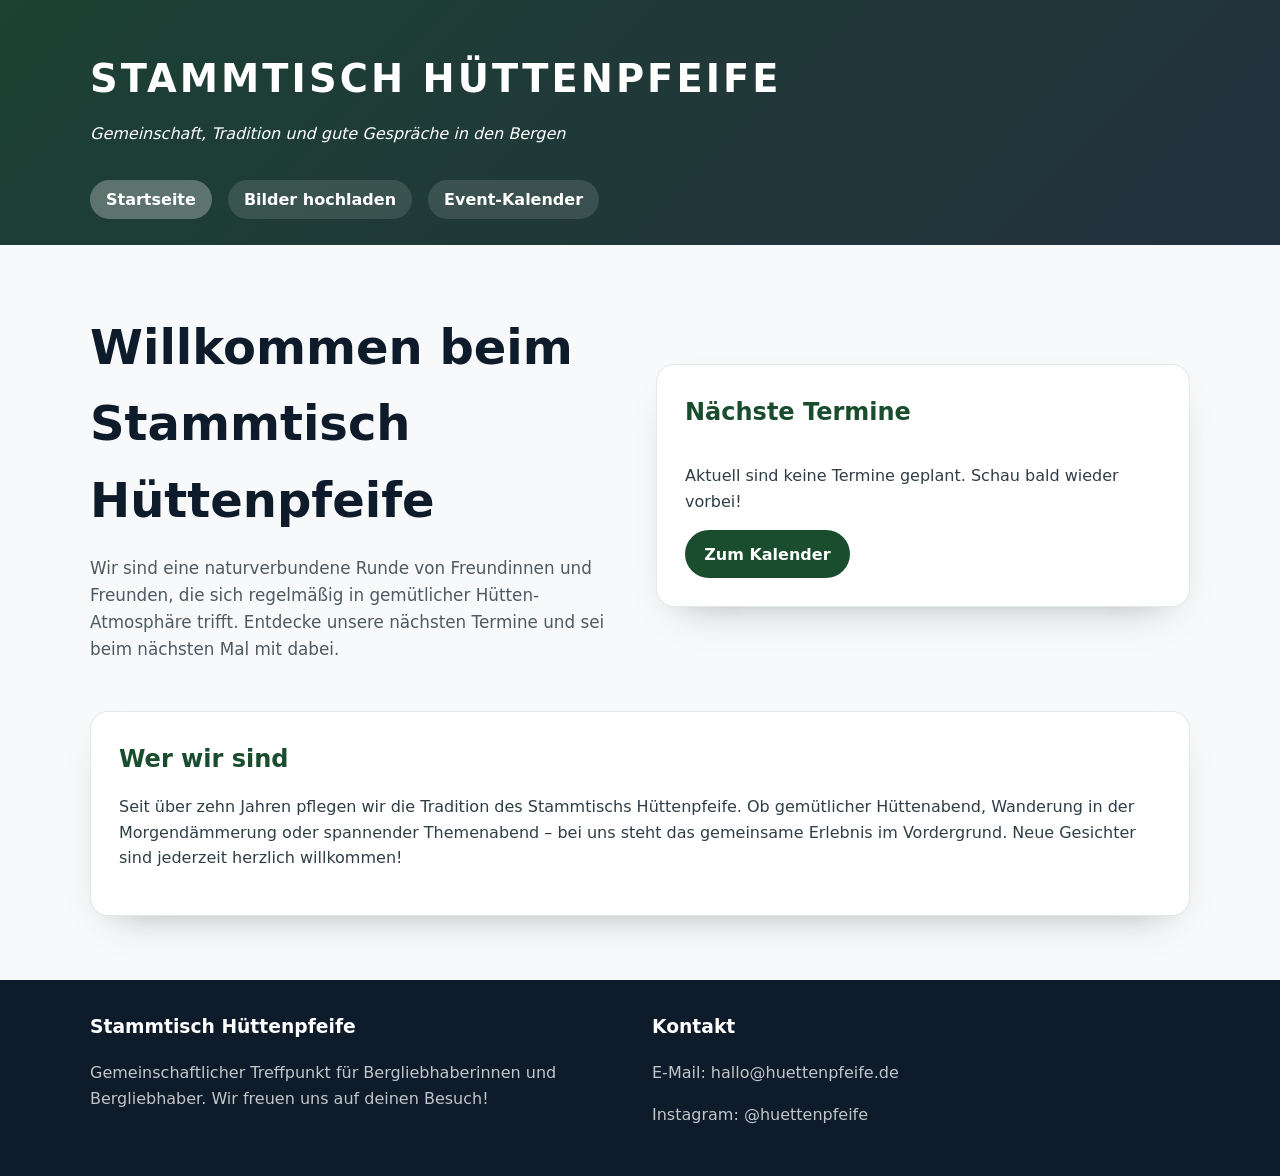
==== index.html @ 617adb38 "Create responsive Stammtisch Hüttenpfeife website" ====
<!DOCTYPE html>
<html lang="de">
  <head>
    <meta charset="utf-8" />
    <meta name="viewport" content="width=device-width, initial-scale=1" />
    <title>Stammtisch Hüttenpfeife</title>
    <link rel="stylesheet" href="assets/css/styles.css" />
  </head>
  <body>
    <header>
      <div class="container">
        <div>
          <div class="logo">Stammtisch Hüttenpfeife</div>
          <p class="tagline">Gemeinschaft, Tradition und gute Gespräche in den Bergen</p>
        </div>
        <nav>
          <ul>
            <li><a class="active" href="index.html">Startseite</a></li>
            <li><a href="upload.html">Bilder hochladen</a></li>
            <li><a href="kalender.html">Event-Kalender</a></li>
          </ul>
        </nav>
      </div>
    </header>

    <main>
      <div class="container">
        <section class="hero">
          <div class="hero-text">
            <h1>Willkommen beim Stammtisch Hüttenpfeife</h1>
            <p>
              Wir sind eine naturverbundene Runde von Freundinnen und Freunden, die
              sich regelmäßig in gemütlicher Hütten-Atmosphäre trifft. Entdecke
              unsere nächsten Termine und sei beim nächsten Mal mit dabei.
            </p>
          </div>
          <div class="card">
            <h2>Nächste Termine</h2>
            <div class="events-list" aria-live="polite">
              <p>Termine werden geladen …</p>
            </div>
            <a class="button" href="kalender.html">Zum Kalender</a>
          </div>
        </section>

        <section class="card" style="margin-top: 3rem;">
          <h2>Wer wir sind</h2>
          <p>
            Seit über zehn Jahren pflegen wir die Tradition des Stammtischs
            Hüttenpfeife. Ob gemütlicher Hüttenabend, Wanderung in der Morgendämmerung
            oder spannender Themenabend – bei uns steht das gemeinsame Erlebnis im
            Vordergrund. Neue Gesichter sind jederzeit herzlich willkommen!
          </p>
        </section>
      </div>
    </main>

    <footer>
      <div class="container footer-grid">
        <div>
          <h3>Stammtisch Hüttenpfeife</h3>
          <p>
            Gemeinschaftlicher Treffpunkt für Bergliebhaberinnen und Bergliebhaber.
            Wir freuen uns auf deinen Besuch!
          </p>
        </div>
        <div>
          <h3>Kontakt</h3>
          <p>E-Mail: <a href="mailto:hallo@huettenpfeife.de">hallo@huettenpfeife.de</a></p>
          <p>Instagram: <a href="https://instagram.com/huettenpfeife">@huettenpfeife</a></p>
        </div>
      </div>
    </footer>

    <script type="module" src="assets/js/home.js"></script>
  </body>
</html>
---- assets/css/styles.css ----
:root {
  --primary: #1a4d2e;
  --secondary: #d4a373;
  --accent: #f0ead2;
  --dark: #0d1b2a;
  --light: #f8f9fa;
  --text: #2f3e46;
  --max-width: 1100px;
  font-family: 'Inter', system-ui, -apple-system, BlinkMacSystemFont, 'Segoe UI', sans-serif;
}

* {
  box-sizing: border-box;
}

body {
  margin: 0;
  background: var(--light);
  color: var(--text);
  font-family: inherit;
  line-height: 1.6;
}

a {
  color: inherit;
  text-decoration: none;
}

a:hover {
  text-decoration: underline;
}

header {
  background: linear-gradient(135deg, rgba(26, 77, 46, 0.95), rgba(13, 27, 42, 0.85));
  color: white;
  padding: 3rem 1.5rem 2rem;
  position: relative;
  overflow: hidden;
}

header::after {
  content: '';
  position: absolute;
  inset: 0;
  background: rgba(13, 27, 42, 0.35);
  z-index: 0;
}

header .container {
  position: relative;
  z-index: 1;
  display: flex;
  justify-content: space-between;
  align-items: center;
  flex-wrap: wrap;
  gap: 1.5rem;
}

.logo {
  font-size: clamp(1.75rem, 3vw, 2.5rem);
  font-weight: 700;
  letter-spacing: 0.08em;
  text-transform: uppercase;
}

nav ul {
  display: flex;
  flex-wrap: wrap;
  gap: 1rem;
  list-style: none;
  margin: 0;
  padding: 0;
}

nav a {
  padding: 0.6rem 1rem;
  border-radius: 999px;
  background: rgba(255, 255, 255, 0.12);
  color: white;
  transition: background 0.3s ease, transform 0.2s ease;
  font-weight: 600;
}

nav a.active,
nav a:hover {
  background: rgba(255, 255, 255, 0.28);
  transform: translateY(-2px);
}

main {
  padding: 2rem 1.5rem 4rem;
}

.container {
  max-width: var(--max-width);
  margin: 0 auto;
}

.hero {
  margin-top: 2rem;
  display: grid;
  gap: 2rem;
  grid-template-columns: repeat(auto-fit, minmax(240px, 1fr));
  align-items: center;
}

.hero-text h1 {
  margin: 0 0 1rem;
  font-size: clamp(2.2rem, 4vw, 3rem);
  color: var(--dark);
}

.hero-text p {
  margin: 0;
  font-size: 1.05rem;
  color: rgba(47, 62, 70, 0.85);
}

.card {
  background: white;
  border-radius: 18px;
  padding: 1.75rem;
  box-shadow: 0 18px 40px -24px rgba(0, 0, 0, 0.35);
  border: 1px solid rgba(26, 77, 46, 0.12);
}

.card h2 {
  margin-top: 0;
  margin-bottom: 1rem;
  font-size: 1.5rem;
  color: var(--primary);
}

.events-list {
  display: grid;
  gap: 1.25rem;
}

.event {
  background: rgba(240, 234, 210, 0.65);
  border-left: 4px solid var(--secondary);
  padding: 1rem 1.25rem;
  border-radius: 12px;
}

.event h3 {
  margin: 0 0 0.4rem;
  color: var(--dark);
}

.event time {
  display: block;
  font-weight: 600;
  margin-bottom: 0.4rem;
}

.event .meta {
  font-size: 0.95rem;
  color: rgba(47, 62, 70, 0.75);
}

.button {
  display: inline-flex;
  align-items: center;
  gap: 0.5rem;
  padding: 0.7rem 1.2rem;
  border-radius: 999px;
  background: var(--primary);
  color: white;
  border: none;
  font-weight: 600;
  cursor: pointer;
  transition: transform 0.2s ease, box-shadow 0.3s ease;
}

.button:hover {
  transform: translateY(-2px);
  box-shadow: 0 10px 20px -12px rgba(26, 77, 46, 0.7);
}

footer {
  background: var(--dark);
  color: rgba(255, 255, 255, 0.75);
  padding: 2rem 1.5rem;
}

footer .footer-grid {
  display: grid;
  gap: 1.5rem;
  grid-template-columns: repeat(auto-fit, minmax(220px, 1fr));
  align-items: start;
}

footer h3 {
  margin-top: 0;
  color: white;
}

.tagline {
  font-style: italic;
  margin-top: 0.75rem;
}

.gallery-grid {
  display: grid;
  grid-template-columns: repeat(auto-fit, minmax(180px, 1fr));
  gap: 1.5rem;
}

.upload-area {
  border: 2px dashed rgba(26, 77, 46, 0.35);
  border-radius: 16px;
  padding: 2rem;
  text-align: center;
  background: rgba(248, 249, 250, 0.9);
}

.upload-area.dragover {
  border-color: var(--primary);
  background: rgba(26, 77, 46, 0.1);
}

.preview-grid {
  margin-top: 2rem;
  display: grid;
  grid-template-columns: repeat(auto-fit, minmax(180px, 1fr));
  gap: 1rem;
}

.preview {
  background: white;
  border-radius: 12px;
  overflow: hidden;
  box-shadow: 0 12px 30px -20px rgba(0, 0, 0, 0.3);
  border: 1px solid rgba(26, 77, 46, 0.12);
}

.preview img {
  width: 100%;
  display: block;
}

.preview figcaption {
  padding: 0.75rem 1rem;
  font-size: 0.9rem;
  background: rgba(240, 234, 210, 0.6);
}

.calendar-controls {
  display: flex;
  justify-content: space-between;
  align-items: center;
  gap: 1rem;
  flex-wrap: wrap;
  margin-bottom: 1.5rem;
}

.calendar-grid {
  display: grid;
  grid-template-columns: repeat(7, minmax(0, 1fr));
  gap: 0.5rem;
  text-align: center;
}

.calendar-grid .day-name {
  font-weight: 700;
  text-transform: uppercase;
  color: rgba(13, 27, 42, 0.8);
  padding: 0.5rem 0;
}

.calendar-grid .day {
  background: white;
  border-radius: 12px;
  padding: 0.75rem 0.5rem;
  min-height: 100px;
  display: flex;
  flex-direction: column;
  gap: 0.5rem;
  border: 1px solid rgba(26, 77, 46, 0.1);
  position: relative;
}

.calendar-grid .day.other-month {
  opacity: 0.4;
}

.calendar-grid .day .date-number {
  font-weight: 700;
  color: var(--primary);
}

.calendar-grid .event-dot {
  width: 8px;
  height: 8px;
  border-radius: 50%;
  background: var(--secondary);
  margin: 0 auto;
}

.event-list {
  margin-top: 2rem;
  display: grid;
  gap: 1rem;
}

.event-list .event {
  display: grid;
  gap: 0.4rem;
}

form {
  display: grid;
  gap: 1rem;
}

label {
  font-weight: 600;
}

input[type="text"],
input[type="date"],
input[type="time"],
textarea {
  width: 100%;
  padding: 0.75rem;
  border-radius: 10px;
  border: 1px solid rgba(26, 77, 46, 0.25);
  background: white;
  font-size: 1rem;
}

@media (max-width: 600px) {
  header {
    padding: 2.5rem 1rem 1.5rem;
  }

  nav ul {
    justify-content: center;
  }

  .calendar-grid .day {
    min-height: 90px;
    padding: 0.6rem 0.4rem;
  }
}
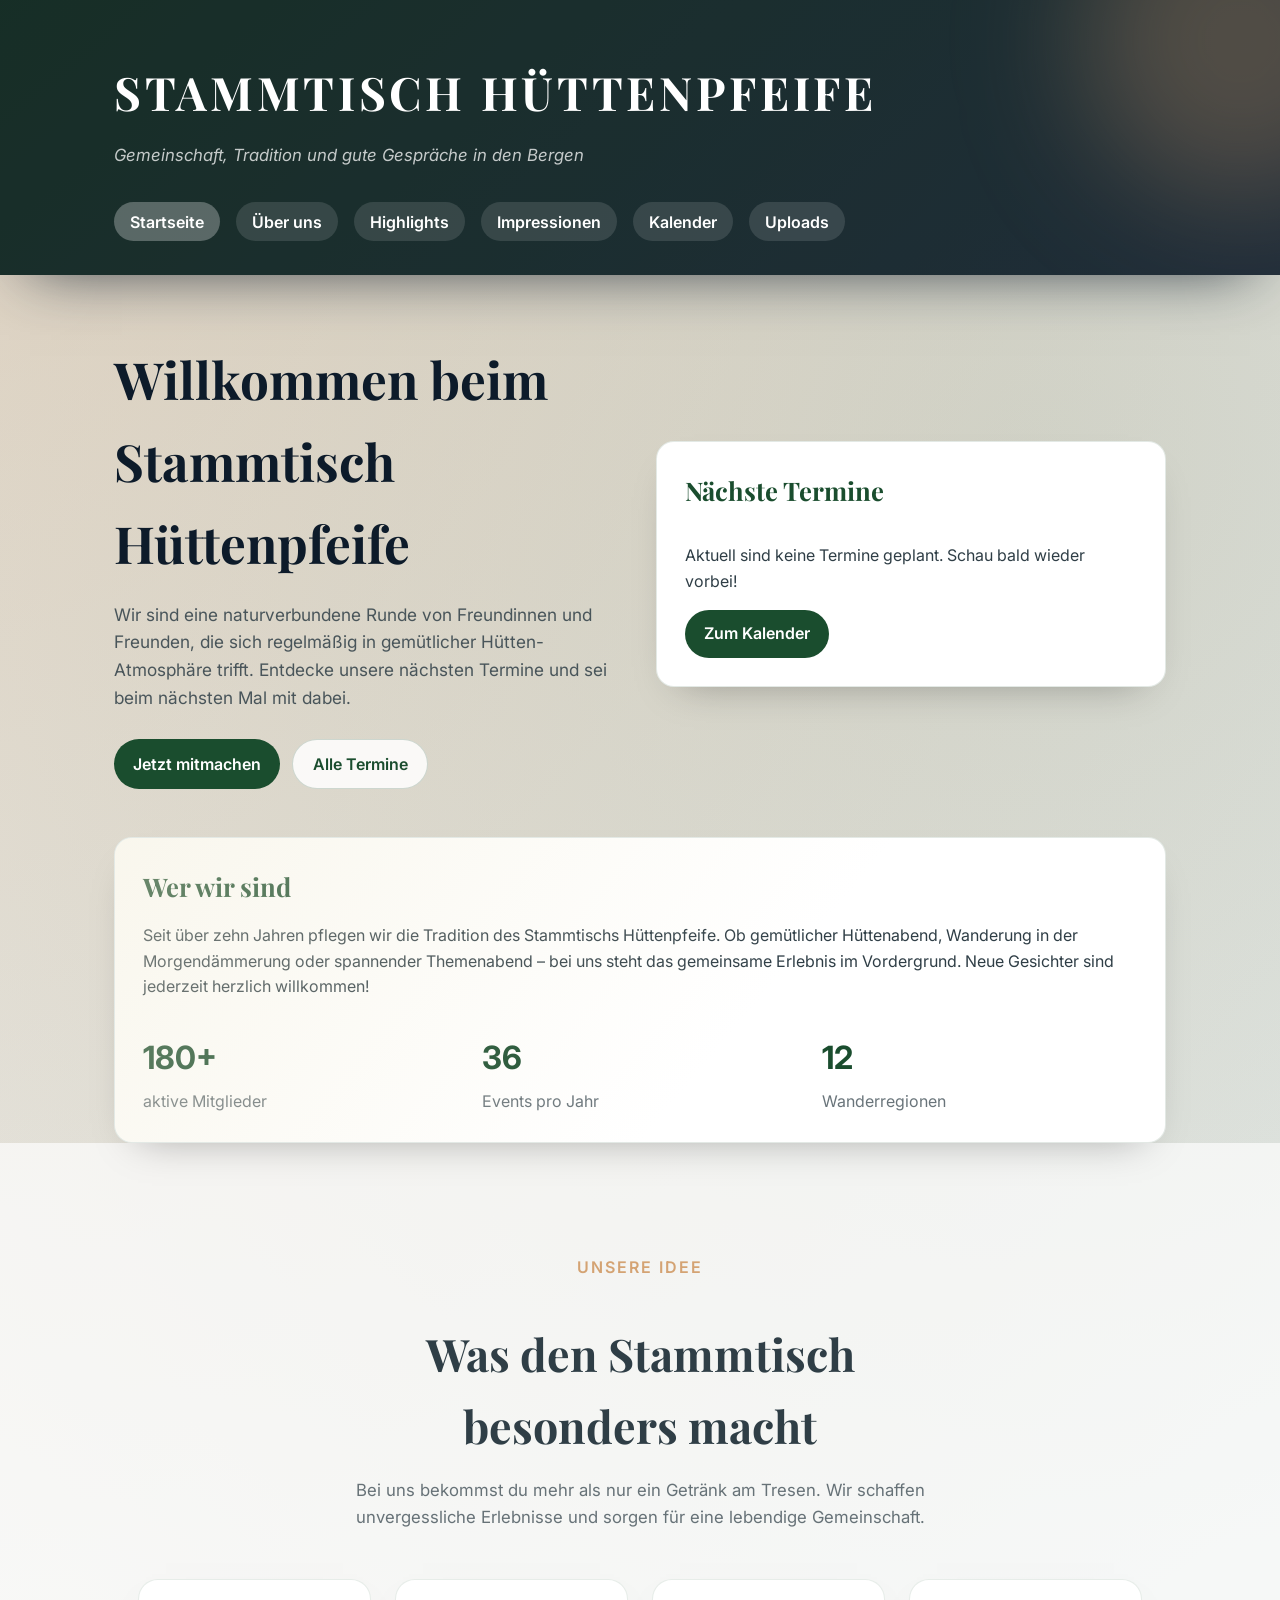
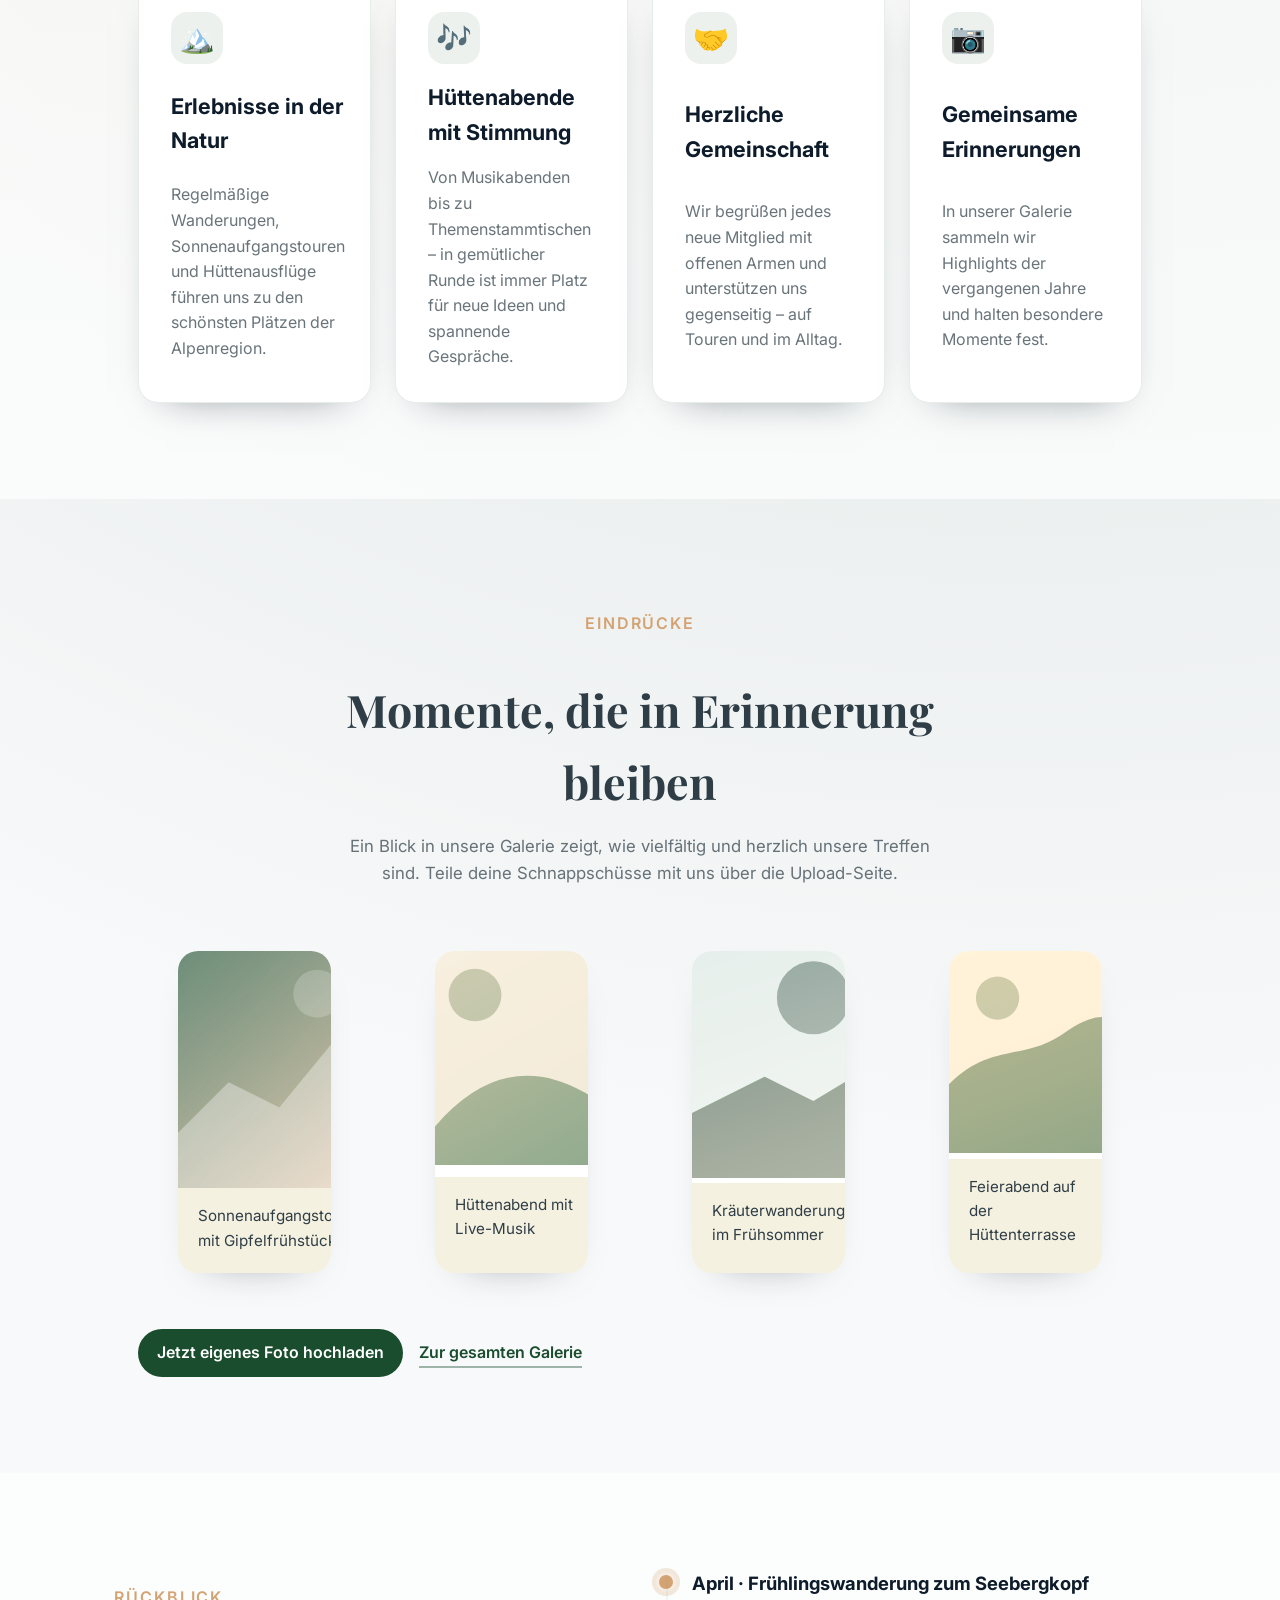
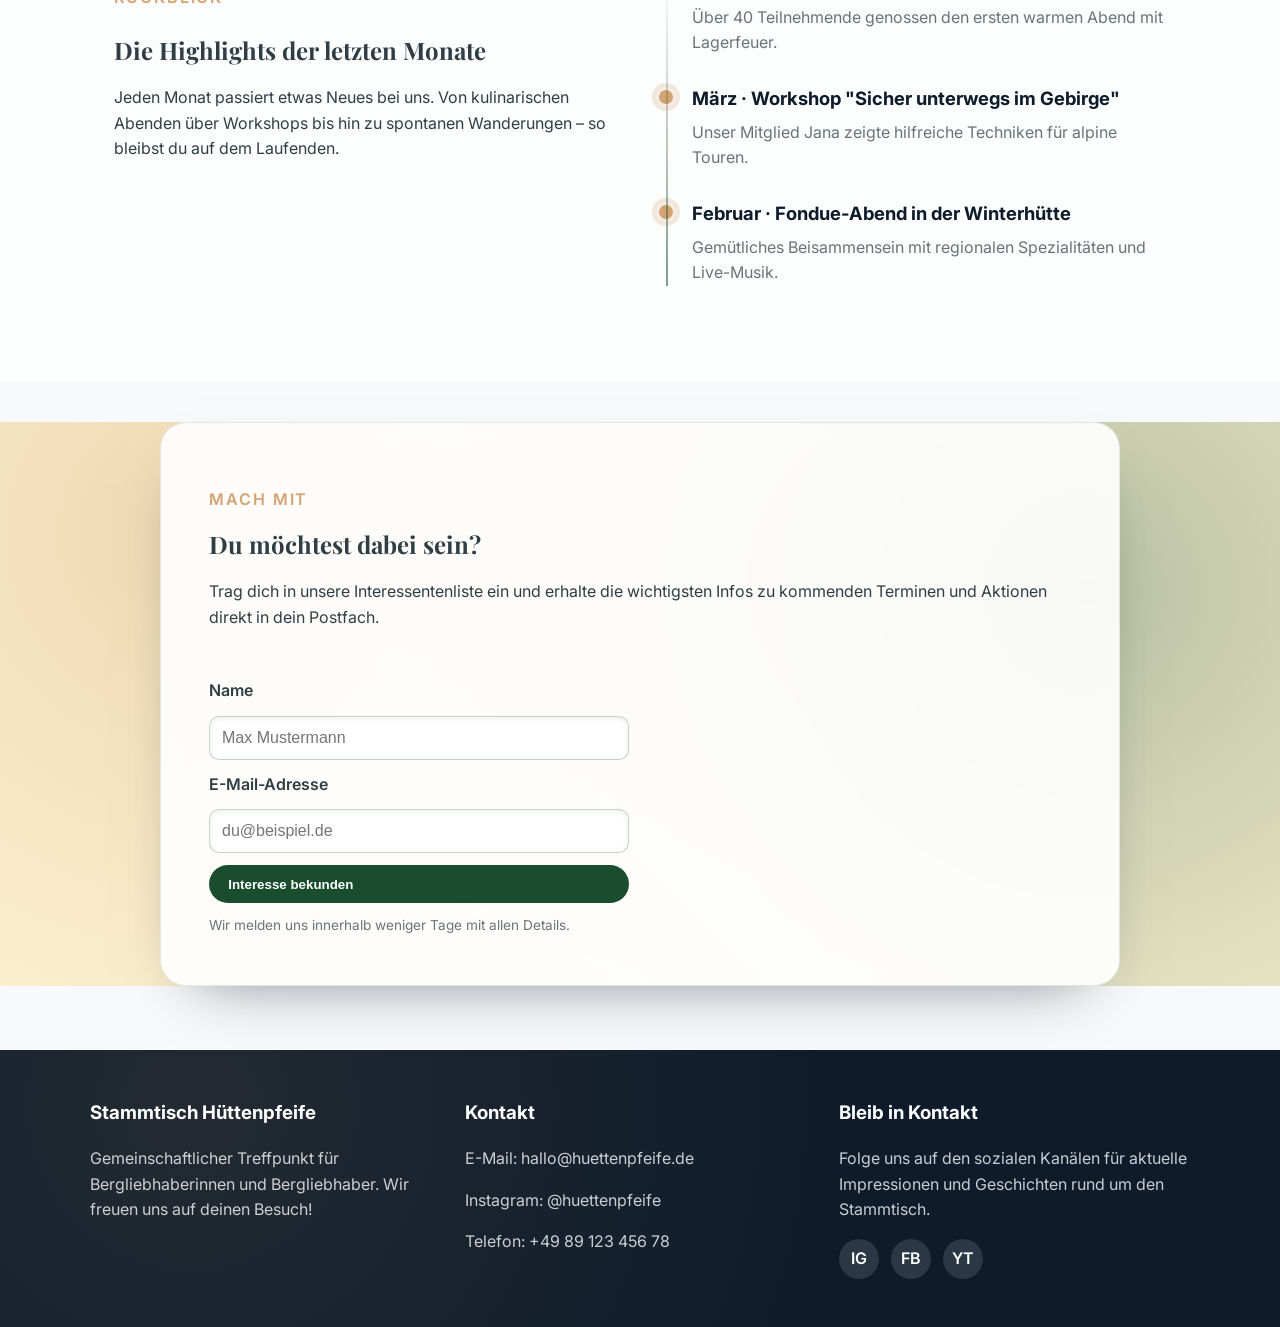
==== commit 88f16d53: "Revamp site styling and enhance interactive features" ====
--- a/index.html
+++ b/index.html
@@ -4,6 +4,19 @@
     <meta charset="utf-8" />
     <meta name="viewport" content="width=device-width, initial-scale=1" />
     <title>Stammtisch Hüttenpfeife</title>
+    <link
+      rel="preconnect"
+      href="https://fonts.googleapis.com"
+    />
+    <link
+      rel="preconnect"
+      href="https://fonts.gstatic.com"
+      crossorigin
+    />
+    <link
+      href="https://fonts.googleapis.com/css2?family=Inter:wght@400;500;600;700&family=Playfair+Display:wght@600;700&display=swap"
+      rel="stylesheet"
+    />
     <link rel="stylesheet" href="assets/css/styles.css" />
   </head>
   <body>
@@ -15,15 +28,18 @@
         </div>
         <nav>
           <ul>
-            <li><a class="active" href="index.html">Startseite</a></li>
-            <li><a href="upload.html">Bilder hochladen</a></li>
-            <li><a href="kalender.html">Event-Kalender</a></li>
+            <li><a class="active" href="#start">Startseite</a></li>
+            <li><a href="#ueber-uns">Über uns</a></li>
+            <li><a href="#highlights">Highlights</a></li>
+            <li><a href="#impressionen">Impressionen</a></li>
+            <li><a href="kalender.html">Kalender</a></li>
+            <li><a href="upload.html">Uploads</a></li>
           </ul>
         </nav>
       </div>
     </header>
 
-    <main>
+    <main id="start">
       <div class="container">
         <section class="hero">
           <div class="hero-text">
@@ -33,6 +49,10 @@
               sich regelmäßig in gemütlicher Hütten-Atmosphäre trifft. Entdecke
               unsere nächsten Termine und sei beim nächsten Mal mit dabei.
             </p>
+            <div class="hero-actions">
+              <a class="button" href="#mitglied-werden">Jetzt mitmachen</a>
+              <a class="button button-secondary" href="kalender.html">Alle Termine</a>
+            </div>
           </div>
           <div class="card">
             <h2>Nächste Termine</h2>
@@ -43,7 +63,7 @@
           </div>
         </section>
 
-        <section class="card" style="margin-top: 3rem;">
+        <section id="ueber-uns" class="card focus-card">
           <h2>Wer wir sind</h2>
           <p>
             Seit über zehn Jahren pflegen wir die Tradition des Stammtischs
@@ -51,8 +71,161 @@
             oder spannender Themenabend – bei uns steht das gemeinsame Erlebnis im
             Vordergrund. Neue Gesichter sind jederzeit herzlich willkommen!
           </p>
+          <div class="stats-grid" aria-label="Stammtisch in Zahlen">
+            <div>
+              <span class="stat-number">180+</span>
+              <span class="stat-label">aktive Mitglieder</span>
+            </div>
+            <div>
+              <span class="stat-number">36</span>
+              <span class="stat-label">Events pro Jahr</span>
+            </div>
+            <div>
+              <span class="stat-number">12</span>
+              <span class="stat-label">Wanderregionen</span>
+            </div>
+          </div>
         </section>
       </div>
+
+      <section id="highlights" class="section section-alt">
+        <div class="container">
+          <div class="section-header">
+            <p class="eyebrow">Unsere Idee</p>
+            <h2>Was den Stammtisch besonders macht</h2>
+            <p class="section-lead">
+              Bei uns bekommst du mehr als nur ein Getränk am Tresen. Wir schaffen
+              unvergessliche Erlebnisse und sorgen für eine lebendige Gemeinschaft.
+            </p>
+          </div>
+          <div class="feature-grid">
+            <article class="feature-card">
+              <div class="feature-icon" aria-hidden="true">🏔️</div>
+              <h3>Erlebnisse in der Natur</h3>
+              <p>
+                Regelmäßige Wanderungen, Sonnenaufgangstouren und Hüttenausflüge führen uns
+                zu den schönsten Plätzen der Alpenregion.
+              </p>
+            </article>
+            <article class="feature-card">
+              <div class="feature-icon" aria-hidden="true">🎶</div>
+              <h3>Hüttenabende mit Stimmung</h3>
+              <p>
+                Von Musikabenden bis zu Themenstammtischen – in gemütlicher Runde ist immer
+                Platz für neue Ideen und spannende Gespräche.
+              </p>
+            </article>
+            <article class="feature-card">
+              <div class="feature-icon" aria-hidden="true">🤝</div>
+              <h3>Herzliche Gemeinschaft</h3>
+              <p>
+                Wir begrüßen jedes neue Mitglied mit offenen Armen und unterstützen uns
+                gegenseitig – auf Touren und im Alltag.
+              </p>
+            </article>
+            <article class="feature-card">
+              <div class="feature-icon" aria-hidden="true">📷</div>
+              <h3>Gemeinsame Erinnerungen</h3>
+              <p>
+                In unserer Galerie sammeln wir Highlights der vergangenen Jahre und halten
+                besondere Momente fest.
+              </p>
+            </article>
+          </div>
+        </div>
+      </section>
+
+      <section id="impressionen" class="section">
+        <div class="container">
+          <div class="section-header">
+            <p class="eyebrow">Eindrücke</p>
+            <h2>Momente, die in Erinnerung bleiben</h2>
+            <p class="section-lead">
+              Ein Blick in unsere Galerie zeigt, wie vielfältig und herzlich unsere Treffen
+              sind. Teile deine Schnappschüsse mit uns über die Upload-Seite.
+            </p>
+          </div>
+          <div class="masonry">
+            <figure class="masonry-item">
+              <div class="masonry-photo" role="img" aria-label="Gruppe beim Sonnenaufgang in den Bergen"></div>
+              <figcaption>Sonnenaufgangstour mit Gipfelfrühstück</figcaption>
+            </figure>
+            <figure class="masonry-item">
+              <div class="masonry-photo" role="img" aria-label="Gemütlicher Hüttenabend"></div>
+              <figcaption>Hüttenabend mit Live-Musik</figcaption>
+            </figure>
+            <figure class="masonry-item">
+              <div class="masonry-photo" role="img" aria-label="Wandergruppe im Wald"></div>
+              <figcaption>Kräuterwanderung im Frühsommer</figcaption>
+            </figure>
+            <figure class="masonry-item">
+              <div class="masonry-photo" role="img" aria-label="Freunde stoßen an"></div>
+              <figcaption>Feierabend auf der Hüttenterrasse</figcaption>
+            </figure>
+          </div>
+          <div class="section-cta">
+            <a class="button" href="upload.html">Jetzt eigenes Foto hochladen</a>
+            <a class="link" href="upload.html#galerie">Zur gesamten Galerie</a>
+          </div>
+        </div>
+      </section>
+
+      <section class="section section-alt">
+        <div class="container timeline">
+          <div class="timeline-info">
+            <p class="eyebrow">Rückblick</p>
+            <h2>Die Highlights der letzten Monate</h2>
+            <p>
+              Jeden Monat passiert etwas Neues bei uns. Von kulinarischen Abenden über
+              Workshops bis hin zu spontanen Wanderungen – so bleibst du auf dem Laufenden.
+            </p>
+          </div>
+          <ol class="timeline-list">
+            <li>
+              <div class="timeline-dot" aria-hidden="true"></div>
+              <div>
+                <h3>April · Frühlingswanderung zum Seebergkopf</h3>
+                <p>Über 40 Teilnehmende genossen den ersten warmen Abend mit Lagerfeuer.</p>
+              </div>
+            </li>
+            <li>
+              <div class="timeline-dot" aria-hidden="true"></div>
+              <div>
+                <h3>März · Workshop "Sicher unterwegs im Gebirge"</h3>
+                <p>Unser Mitglied Jana zeigte hilfreiche Techniken für alpine Touren.</p>
+              </div>
+            </li>
+            <li>
+              <div class="timeline-dot" aria-hidden="true"></div>
+              <div>
+                <h3>Februar · Fondue-Abend in der Winterhütte</h3>
+                <p>Gemütliches Beisammensein mit regionalen Spezialitäten und Live-Musik.</p>
+              </div>
+            </li>
+          </ol>
+        </div>
+      </section>
+
+      <section id="mitglied-werden" class="section section-cta">
+        <div class="container join-card">
+          <div>
+            <p class="eyebrow">Mach mit</p>
+            <h2>Du möchtest dabei sein?</h2>
+            <p>
+              Trag dich in unsere Interessentenliste ein und erhalte die wichtigsten Infos
+              zu kommenden Terminen und Aktionen direkt in dein Postfach.
+            </p>
+          </div>
+          <form class="join-form">
+            <label for="join-name">Name</label>
+            <input id="join-name" name="name" type="text" placeholder="Max Mustermann" required />
+            <label for="join-email">E-Mail-Adresse</label>
+            <input id="join-email" name="email" type="email" placeholder="du@beispiel.de" required />
+            <button class="button" type="submit">Interesse bekunden</button>
+            <p class="form-hint">Wir melden uns innerhalb weniger Tage mit allen Details.</p>
+          </form>
+        </div>
+      </section>
     </main>
 
     <footer>
@@ -68,6 +241,25 @@
           <h3>Kontakt</h3>
           <p>E-Mail: <a href="mailto:hallo@huettenpfeife.de">hallo@huettenpfeife.de</a></p>
           <p>Instagram: <a href="https://instagram.com/huettenpfeife">@huettenpfeife</a></p>
+          <p>Telefon: <a href="tel:+498912345678">+49 89 123 456 78</a></p>
+        </div>
+        <div>
+          <h3>Bleib in Kontakt</h3>
+          <p>
+            Folge uns auf den sozialen Kanälen für aktuelle Impressionen und
+            Geschichten rund um den Stammtisch.
+          </p>
+          <div class="social-links">
+            <a href="https://instagram.com/huettenpfeife" aria-label="Instagram">
+              <span>IG</span>
+            </a>
+            <a href="https://facebook.com/huettenpfeife" aria-label="Facebook">
+              <span>FB</span>
+            </a>
+            <a href="https://youtube.com/huettenpfeife" aria-label="YouTube">
+              <span>YT</span>
+            </a>
+          </div>
         </div>
       </div>
     </footer>
--- a/assets/css/styles.css
+++ b/assets/css/styles.css
@@ -1,21 +1,31 @@
 :root {
   --primary: #1a4d2e;
+  --primary-dark: #12311d;
   --secondary: #d4a373;
   --accent: #f0ead2;
+  --accent-strong: #fff5d6;
   --dark: #0d1b2a;
   --light: #f8f9fa;
+  --surface: rgba(255, 255, 255, 0.85);
   --text: #2f3e46;
+  --muted: rgba(47, 62, 70, 0.72);
   --max-width: 1100px;
   font-family: 'Inter', system-ui, -apple-system, BlinkMacSystemFont, 'Segoe UI', sans-serif;
 }
 
+html {
+  scroll-behavior: smooth;
+}
+
 * {
   box-sizing: border-box;
 }
 
 body {
   margin: 0;
-  background: var(--light);
+  background: radial-gradient(circle at top left, rgba(212, 163, 115, 0.35), transparent 42%),
+    radial-gradient(circle at 80% 10%, rgba(26, 77, 46, 0.18), transparent 55%),
+    var(--light);
   color: var(--text);
   font-family: inherit;
   line-height: 1.6;
@@ -31,11 +41,12 @@
 }
 
 header {
-  background: linear-gradient(135deg, rgba(26, 77, 46, 0.95), rgba(13, 27, 42, 0.85));
+  background: linear-gradient(140deg, rgba(18, 49, 29, 0.95), rgba(13, 27, 42, 0.85));
   color: white;
-  padding: 3rem 1.5rem 2rem;
+  padding: 3.5rem 1.5rem 2.5rem;
   position: relative;
   overflow: hidden;
+  box-shadow: 0 22px 60px -30px rgba(13, 27, 42, 0.85);
 }
 
 header::after {
@@ -46,6 +57,19 @@
   z-index: 0;
 }
 
+header::before {
+  content: '';
+  position: absolute;
+  width: 320px;
+  height: 320px;
+  border-radius: 50%;
+  background: rgba(212, 163, 115, 0.45);
+  filter: blur(60px);
+  top: -120px;
+  right: -120px;
+  z-index: 0;
+}
+
 header .container {
   position: relative;
   z-index: 1;
@@ -57,10 +81,18 @@
 }
 
 .logo {
-  font-size: clamp(1.75rem, 3vw, 2.5rem);
+  font-family: 'Playfair Display', serif;
+  font-size: clamp(2rem, 3.6vw, 3rem);
   font-weight: 700;
   letter-spacing: 0.08em;
   text-transform: uppercase;
+}
+
+.tagline {
+  font-style: italic;
+  margin-top: 0.75rem;
+  color: rgba(255, 255, 255, 0.75);
+  font-size: 1.05rem;
 }
 
 nav ul {
@@ -88,32 +120,41 @@
 }
 
 main {
-  padding: 2rem 1.5rem 4rem;
+  padding: 2rem 0 4rem;
 }
 
 .container {
   max-width: var(--max-width);
   margin: 0 auto;
+  padding: 0 1.5rem;
 }
 
 .hero {
   margin-top: 2rem;
   display: grid;
   gap: 2rem;
-  grid-template-columns: repeat(auto-fit, minmax(240px, 1fr));
+  grid-template-columns: repeat(auto-fit, minmax(260px, 1fr));
   align-items: center;
 }
 
 .hero-text h1 {
   margin: 0 0 1rem;
-  font-size: clamp(2.2rem, 4vw, 3rem);
+  font-size: clamp(2.4rem, 4vw, 3.2rem);
   color: var(--dark);
+  font-family: 'Playfair Display', serif;
 }
 
 .hero-text p {
   margin: 0;
-  font-size: 1.05rem;
+  font-size: 1.08rem;
   color: rgba(47, 62, 70, 0.85);
+}
+
+.hero-actions {
+  margin-top: 1.75rem;
+  display: flex;
+  flex-wrap: wrap;
+  gap: 0.75rem;
 }
 
 .card {
@@ -122,13 +163,23 @@
   padding: 1.75rem;
   box-shadow: 0 18px 40px -24px rgba(0, 0, 0, 0.35);
   border: 1px solid rgba(26, 77, 46, 0.12);
-}
-
+  backdrop-filter: blur(6px);
+}
+
+.card h1,
 .card h2 {
   margin-top: 0;
   margin-bottom: 1rem;
-  font-size: 1.5rem;
+  font-family: 'Playfair Display', serif;
   color: var(--primary);
+}
+
+.card h1 {
+  font-size: clamp(2rem, 3.8vw, 2.6rem);
+}
+
+.card h2 {
+  font-size: 1.6rem;
 }
 
 .events-list {
@@ -178,27 +229,382 @@
   box-shadow: 0 10px 20px -12px rgba(26, 77, 46, 0.7);
 }
 
-footer {
-  background: var(--dark);
-  color: rgba(255, 255, 255, 0.75);
-  padding: 2rem 1.5rem;
-}
-
-footer .footer-grid {
+.button-secondary {
+  background: rgba(255, 255, 255, 0.85);
+  color: var(--primary);
+  border: 1px solid rgba(26, 77, 46, 0.2);
+}
+
+.button-secondary:hover {
+  box-shadow: 0 8px 20px -16px rgba(26, 77, 46, 0.75);
+}
+
+.link {
+  color: var(--primary);
+  font-weight: 600;
+  position: relative;
+}
+
+.link::after {
+  content: '';
+  position: absolute;
+  left: 0;
+  bottom: -2px;
+  width: 100%;
+  height: 2px;
+  background: currentColor;
+  opacity: 0.4;
+  transition: opacity 0.3s ease;
+}
+
+.link:hover::after {
+  opacity: 1;
+}
+
+.focus-card {
+  margin-top: 3rem;
+  position: relative;
+  overflow: hidden;
+}
+
+.focus-card::after {
+  content: '';
+  position: absolute;
+  inset: 0;
+  background: linear-gradient(130deg, rgba(240, 234, 210, 0.4), transparent 60%);
+  pointer-events: none;
+}
+
+.stats-grid {
+  margin-top: 2rem;
+  display: grid;
+  grid-template-columns: repeat(auto-fit, minmax(140px, 1fr));
+  gap: 1.5rem;
+}
+
+.stats-grid div {
+  display: grid;
+  gap: 0.35rem;
+}
+
+.stat-number {
+  font-size: 2rem;
+  font-weight: 700;
+  color: var(--primary);
+}
+
+.stat-label {
+  color: var(--muted);
+}
+
+.section {
+  padding: clamp(3rem, 8vw, 6rem) 0;
+}
+
+.section-alt {
+  background: rgba(255, 255, 255, 0.68);
+}
+
+.section-header {
+  max-width: 640px;
+  margin: 0 auto 3rem;
+  text-align: center;
+  padding: 0 1.5rem;
+}
+
+.section-header h2 {
+  font-family: 'Playfair Display', serif;
+  font-size: clamp(2rem, 4vw, 2.8rem);
+  margin-bottom: 1rem;
+}
+
+.section-lead {
+  margin: 0;
+  color: var(--muted);
+  font-size: 1.05rem;
+}
+
+.eyebrow {
+  text-transform: uppercase;
+  letter-spacing: 0.12em;
+  font-weight: 600;
+  color: var(--secondary);
+  margin-bottom: 0.75rem;
+}
+
+.feature-grid {
   display: grid;
   gap: 1.5rem;
   grid-template-columns: repeat(auto-fit, minmax(220px, 1fr));
+  padding: 0 1.5rem;
+}
+
+.feature-card {
+  background: white;
+  border-radius: 20px;
+  padding: 2rem;
+  box-shadow: 0 16px 40px -28px rgba(13, 27, 42, 0.6);
+  border: 1px solid rgba(26, 77, 46, 0.1);
+  display: grid;
+  gap: 1rem;
+}
+
+.feature-card h3 {
+  margin: 0;
+  font-size: 1.35rem;
+  color: var(--dark);
+}
+
+.feature-card p {
+  margin: 0;
+  color: var(--muted);
+}
+
+.feature-icon {
+  width: 52px;
+  height: 52px;
+  border-radius: 16px;
+  display: grid;
+  place-items: center;
+  font-size: 1.8rem;
+  background: rgba(26, 77, 46, 0.08);
+}
+
+.intro-card {
+  margin-top: 3rem;
+  text-align: center;
+  display: grid;
+  gap: 1rem;
+}
+
+.intro-card h1 {
+  margin: 0;
+  font-family: 'Playfair Display', serif;
+  font-size: clamp(2.2rem, 4vw, 3rem);
+}
+
+.intro-card p {
+  margin: 0 auto;
+  max-width: 640px;
+  color: var(--muted);
+}
+
+.calendar-layout {
+  margin-top: 3rem;
+  display: grid;
+  gap: 2rem;
+  grid-template-columns: repeat(auto-fit, minmax(280px, 1fr));
+}
+
+.calendar-title {
+  margin: 0;
+  text-transform: capitalize;
+  font-family: 'Playfair Display', serif;
+}
+
+.day-events {
+  margin-top: 2rem;
+  background: rgba(240, 234, 210, 0.6);
+  box-shadow: none;
+  border: 1px solid rgba(26, 77, 46, 0.08);
+}
+
+.day-events h3 {
+  margin-top: 0;
+  color: var(--primary);
+}
+
+.masonry {
+  display: grid;
+  gap: 1.5rem;
+  grid-template-columns: repeat(auto-fit, minmax(220px, 1fr));
+  padding: 0 1.5rem;
+}
+
+.masonry-item {
+  background: white;
+  border-radius: 20px;
+  overflow: hidden;
+  box-shadow: 0 16px 40px -30px rgba(13, 27, 42, 0.5);
+  display: grid;
+  gap: 0;
+}
+
+.masonry-photo {
+  aspect-ratio: 4 / 5;
+  background: linear-gradient(140deg, rgba(26, 77, 46, 0.75), rgba(212, 163, 115, 0.55)),
+    url('data:image/svg+xml,%3Csvg xmlns="http://www.w3.org/2000/svg" viewBox="0 0 300 400"%3E%3Cdefs%3E%3ClinearGradient id="a" x1="0%25" y1="0%25" x2="100%25" y2="100%25"%3E%3Cstop offset="0%25" stop-color="%23ffffff" stop-opacity="0.15"/%3E%3Cstop offset="100%25" stop-color="%23ffffff" stop-opacity="0.02"/%3E%3C/linearGradient%3E%3C/defs%3E%3Crect width="300" height="400" fill="url(%23a)"/%3E%3Cpath d="M0 300 L80 220 L160 260 L250 150 L300 180 L300 400 L0 400 Z" fill="rgba(255,255,255,0.35)"/%3E%3Ccircle cx="220" cy="80" r="38" fill="rgba(255,255,255,0.2)"/%3E%3C/svg%3E') center/cover;
+  background-blend-mode: soft-light;
+  position: relative;
+}
+
+.masonry-item:nth-child(2) .masonry-photo {
+  background: linear-gradient(150deg, rgba(212, 163, 115, 0.75), rgba(26, 77, 46, 0.55)),
+    url('data:image/svg+xml,%3Csvg xmlns="http://www.w3.org/2000/svg" viewBox="0 0 300 400"%3E%3Crect width="300" height="400" fill="%23f5ede1"/%3E%3Cpath d="M0 320 Q120 180 260 260 T300 400 L0 400 Z" fill="rgba(26,77,46,0.35)"/%3E%3Ccircle cx="70" cy="90" r="46" fill="rgba(26,77,46,0.25)"/%3E%3C/svg%3E') center/cover;
+}
+
+.masonry-item:nth-child(3) .masonry-photo {
+  background: linear-gradient(160deg, rgba(13, 27, 42, 0.8), rgba(212, 163, 115, 0.4)),
+    url('data:image/svg+xml,%3Csvg xmlns="http://www.w3.org/2000/svg" viewBox="0 0 300 400"%3E%3Crect width="300" height="400" fill="%23f0f5f2"/%3E%3Cpath d="M0 280 L120 220 L200 260 L300 200 L300 400 L0 400 Z" fill="rgba(18,49,29,0.35)"/%3E%3Ccircle cx="200" cy="90" r="60" fill="rgba(18,49,29,0.25)"/%3E%3C/svg%3E') center/cover;
+}
+
+.masonry-item:nth-child(4) .masonry-photo {
+  background: linear-gradient(160deg, rgba(212, 163, 115, 0.85), rgba(26, 77, 46, 0.35)),
+    url('data:image/svg+xml,%3Csvg xmlns="http://www.w3.org/2000/svg" viewBox="0 0 300 400"%3E%3Crect width="300" height="400" fill="%23fff1dc"/%3E%3Cpath d="M0 260 C80 180 140 220 220 160 C280 120 300 140 300 140 L300 400 L0 400 Z" fill="rgba(26,77,46,0.4)"/%3E%3Ccircle cx="90" cy="100" r="40" fill="rgba(26,77,46,0.25)"/%3E%3C/svg%3E') center/cover;
+}
+
+.masonry figcaption {
+  padding: 1rem 1.25rem 1.25rem;
+  font-size: 0.95rem;
+  background: rgba(240, 234, 210, 0.65);
+}
+
+.section-cta {
+  margin-top: 2.5rem;
+  display: flex;
+  flex-wrap: wrap;
+  gap: 1rem;
+  align-items: center;
+  padding: 0 1.5rem;
+}
+
+.timeline {
+  display: grid;
+  gap: 2rem;
   align-items: start;
-}
-
-footer h3 {
-  margin-top: 0;
-  color: white;
-}
-
-.tagline {
-  font-style: italic;
-  margin-top: 0.75rem;
+  grid-template-columns: repeat(auto-fit, minmax(260px, 1fr));
+  padding: 0 1.5rem;
+}
+
+.timeline-info h2 {
+  margin-bottom: 1rem;
+  font-family: 'Playfair Display', serif;
+}
+
+.timeline-list {
+  list-style: none;
+  margin: 0;
+  padding: 0;
+  display: grid;
+  gap: 1.75rem;
+  position: relative;
+}
+
+.timeline-list::before {
+  content: '';
+  position: absolute;
+  left: 10px;
+  top: 0;
+  bottom: 0;
+  width: 2px;
+  background: linear-gradient(180deg, rgba(26, 77, 46, 0), rgba(26, 77, 46, 0.55));
+}
+
+.timeline-list li {
+  display: grid;
+  grid-template-columns: 20px 1fr;
+  gap: 1rem;
+  align-items: start;
+}
+
+.timeline-dot {
+  width: 20px;
+  height: 20px;
+  border-radius: 50%;
+  background: var(--secondary);
+  border: 3px solid rgba(255, 255, 255, 0.8);
+  box-shadow: 0 0 0 4px rgba(212, 163, 115, 0.25);
+  margin-top: 0.2rem;
+}
+
+.timeline-list h3 {
+  margin: 0 0 0.4rem;
+  font-size: 1.15rem;
+  color: var(--dark);
+}
+
+.timeline-list p {
+  margin: 0;
+  color: var(--muted);
+}
+
+.section.section-cta {
+  background: radial-gradient(circle at 15% 20%, rgba(212, 163, 115, 0.35), transparent 55%),
+    radial-gradient(circle at 85% 30%, rgba(26, 77, 46, 0.3), transparent 60%),
+    var(--accent-strong);
+}
+
+.join-card {
+  max-width: 960px;
+  margin: 0 auto;
+  background: rgba(255, 255, 255, 0.9);
+  border-radius: 26px;
+  padding: clamp(2rem, 5vw, 3rem);
+  display: grid;
+  gap: 2rem;
+  box-shadow: 0 26px 60px -36px rgba(13, 27, 42, 0.6);
+  border: 1px solid rgba(26, 77, 46, 0.12);
+  backdrop-filter: blur(10px);
+}
+
+.join-card h2 {
+  margin: 0 0 1rem;
+  font-family: 'Playfair Display', serif;
+}
+
+.join-form {
+  display: grid;
+  gap: 0.75rem;
+  max-width: 420px;
+}
+
+.success-message {
+  margin-top: 1.5rem;
+  padding: 1rem 1.25rem;
+  border-radius: 12px;
+  background: rgba(26, 77, 46, 0.1);
+  border: 1px solid rgba(26, 77, 46, 0.25);
+  color: var(--primary-dark);
+  font-weight: 600;
+  box-shadow: inset 0 1px 0 rgba(255, 255, 255, 0.4);
+}
+
+form {
+  display: grid;
+  gap: 1rem;
+}
+
+label {
+  font-weight: 600;
+}
+
+input[type='text'],
+input[type='date'],
+input[type='time'],
+input[type='email'],
+textarea {
+  width: 100%;
+  padding: 0.75rem;
+  border-radius: 10px;
+  border: 1px solid rgba(26, 77, 46, 0.25);
+  background: white;
+  font-size: 1rem;
+  box-shadow: inset 0 2px 6px rgba(0, 0, 0, 0.06);
+}
+
+textarea {
+  min-height: 140px;
+  resize: vertical;
+}
+
+.join-form input {
+  box-shadow: inset 0 2px 6px rgba(0, 0, 0, 0.06);
+}
+
+.form-hint {
+  margin: 0;
+  font-size: 0.85rem;
+  color: var(--muted);
 }
 
 .gallery-grid {
@@ -220,6 +626,43 @@
   background: rgba(26, 77, 46, 0.1);
 }
 
+.upload-guidelines {
+  display: grid;
+  gap: 1.5rem;
+  margin-bottom: 2rem;
+  padding-bottom: 1.5rem;
+  border-bottom: 1px solid rgba(26, 77, 46, 0.1);
+}
+
+.upload-guidelines h2 {
+  margin: 0 0 0.5rem;
+  font-family: 'Playfair Display', serif;
+  color: var(--dark);
+}
+
+.upload-guidelines p {
+  margin: 0;
+  color: var(--muted);
+}
+
+.upload-guidelines ul {
+  margin: 0;
+  padding-left: 1.2rem;
+  color: var(--muted);
+  display: grid;
+  gap: 0.4rem;
+  list-style: disc;
+}
+
+.upload-feedback {
+  min-height: 1.25rem;
+}
+
+.upload-feedback.error {
+  color: #9d2c2c;
+  font-weight: 600;
+}
+
 .preview-grid {
   margin-top: 2rem;
   display: grid;
@@ -233,6 +676,7 @@
   overflow: hidden;
   box-shadow: 0 12px 30px -20px rgba(0, 0, 0, 0.3);
   border: 1px solid rgba(26, 77, 46, 0.12);
+  position: relative;
 }
 
 .preview img {
@@ -244,6 +688,29 @@
   padding: 0.75rem 1rem;
   font-size: 0.9rem;
   background: rgba(240, 234, 210, 0.6);
+}
+
+.preview-remove {
+  position: absolute;
+  top: 8px;
+  right: 8px;
+  width: 28px;
+  height: 28px;
+  border-radius: 50%;
+  border: none;
+  background: rgba(13, 27, 42, 0.65);
+  color: white;
+  font-size: 1.1rem;
+  line-height: 1;
+  cursor: pointer;
+  display: grid;
+  place-items: center;
+  transition: transform 0.2s ease, background 0.3s ease;
+}
+
+.preview-remove:hover {
+  transform: scale(1.05);
+  background: rgba(212, 163, 115, 0.9);
 }
 
 .calendar-controls {
@@ -309,38 +776,87 @@
   gap: 0.4rem;
 }
 
-form {
-  display: grid;
-  gap: 1rem;
-}
-
-label {
+footer {
+  background: var(--dark);
+  color: rgba(255, 255, 255, 0.78);
+  padding: 3rem 1.5rem;
+  position: relative;
+}
+
+footer::before {
+  content: '';
+  position: absolute;
+  inset: 0;
+  background: radial-gradient(circle at 15% 20%, rgba(212, 163, 115, 0.18), transparent 60%);
+  opacity: 0.6;
+}
+
+footer .container {
+  padding: 0;
+}
+
+footer .footer-grid {
+  display: grid;
+  gap: 1.5rem;
+  grid-template-columns: repeat(auto-fit, minmax(220px, 1fr));
+  align-items: start;
+  position: relative;
+  z-index: 1;
+}
+
+footer h3 {
+  margin-top: 0;
+  color: white;
+}
+
+.social-links {
+  display: flex;
+  gap: 0.75rem;
+  margin-top: 0.75rem;
+}
+
+.social-links a {
+  width: 40px;
+  height: 40px;
+  border-radius: 50%;
+  display: grid;
+  place-items: center;
+  background: rgba(255, 255, 255, 0.12);
+  color: white;
+  transition: transform 0.2s ease, background 0.3s ease;
+}
+
+.social-links a span {
   font-weight: 600;
-}
-
-input[type="text"],
-input[type="date"],
-input[type="time"],
-textarea {
-  width: 100%;
-  padding: 0.75rem;
-  border-radius: 10px;
-  border: 1px solid rgba(26, 77, 46, 0.25);
-  background: white;
-  font-size: 1rem;
-}
-
-@media (max-width: 600px) {
-  header {
-    padding: 2.5rem 1rem 1.5rem;
+  letter-spacing: 0.04em;
+}
+
+.social-links a:hover {
+  transform: translateY(-2px);
+  background: rgba(212, 163, 115, 0.4);
+}
+
+@media (max-width: 900px) {
+  header .container {
+    justify-content: center;
+    text-align: center;
   }
 
   nav ul {
     justify-content: center;
   }
-
-  .calendar-grid .day {
-    min-height: 90px;
-    padding: 0.6rem 0.4rem;
+}
+
+@media (max-width: 600px) {
+  header {
+    padding: 2.5rem 1rem 1.8rem;
   }
-}
+
+  .hero {
+    margin-top: 1.5rem;
+  }
+
+  .join-card {
+    padding: 2rem 1.5rem;
+  }
+}
